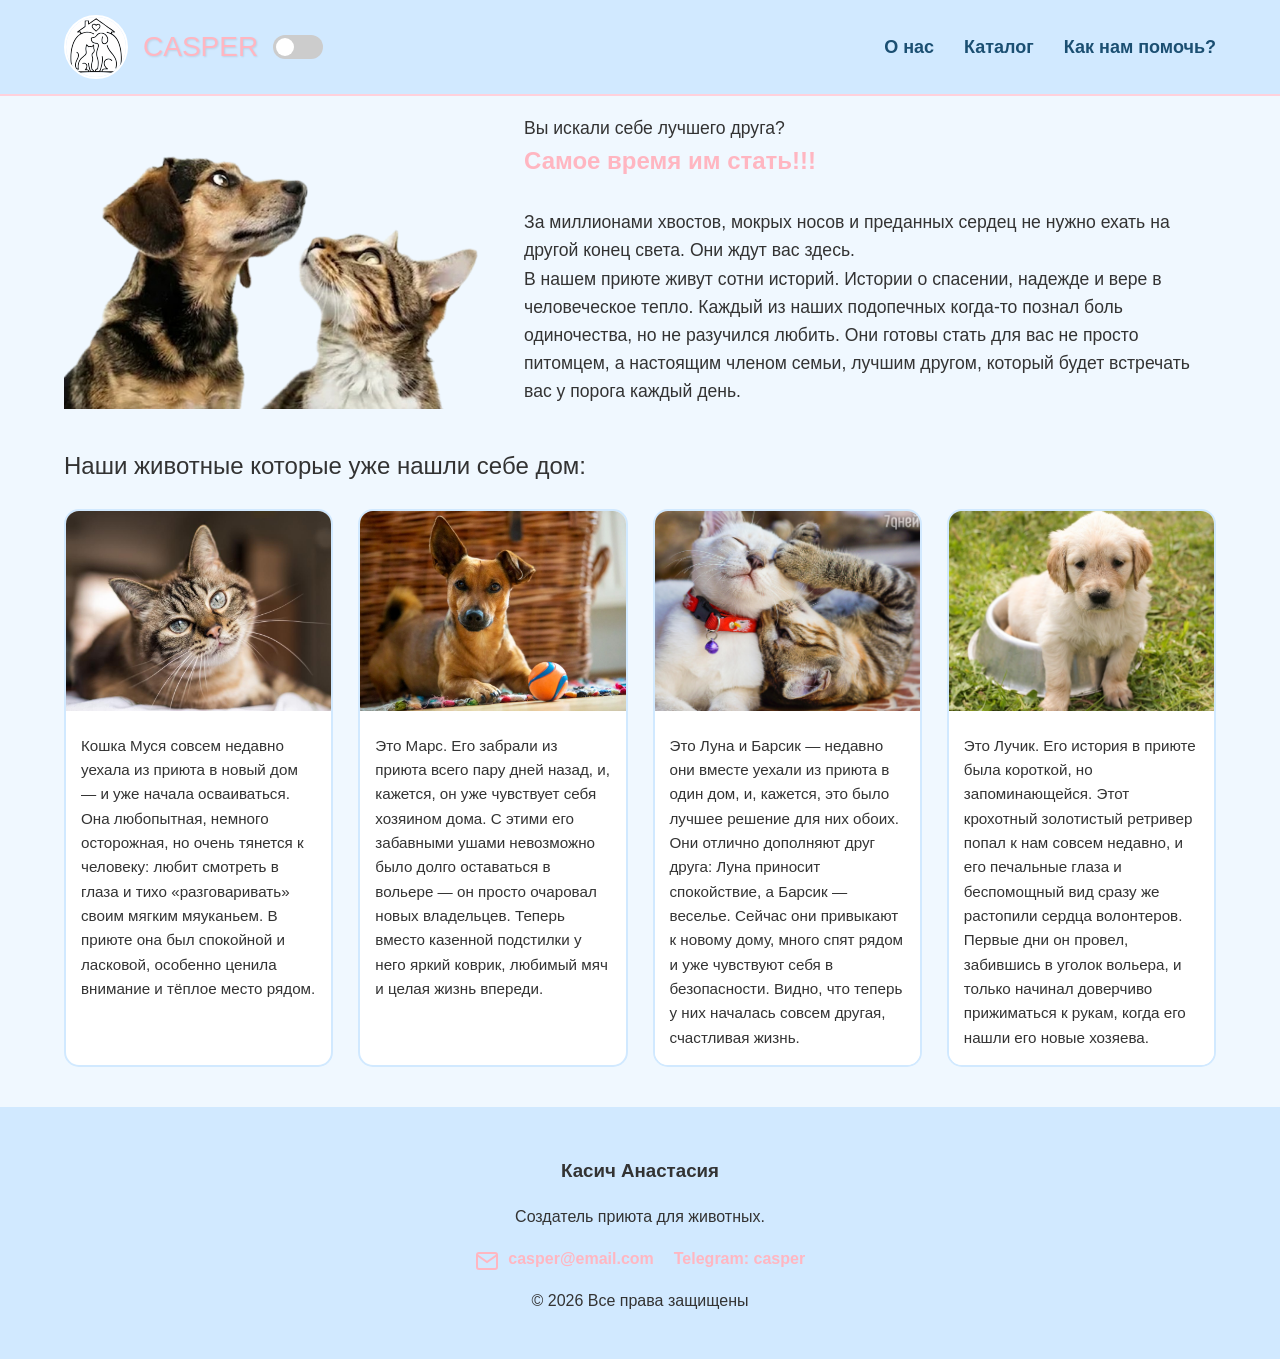
==== index.html @ 3f2bcf22 "added project files" ====
<!DOCTYPE html>
<html lang="ru">

<head>
    <meta charset="UTF-8">
    <meta name="viewport" content="width=device-width, initial-scale=1.0">
    <link rel="stylesheet" href="theme.css">
    <link rel="stylesheet" href="1.css">
    <title>Приют для животных</title>
</head>

<body>
    <header class="header">
    <div class="logo-group">
        <img class="logotip-img" src="фото/logo.svg" alt="Логотип">
        <a href="index.html" class="casper">CASPER</a>
        <label class="switch">
  <input type="checkbox" id="theme-toggle">
  <span class="slider round"></span>
</label>
    </div>

    <nav class="nav-menu">
        <ul>
            <li><a href="pg1.html">О нас</a></li>
            <li><a href="pg3.html">Каталог</a></li>
            <li><a href="pg2.html">Как нам помочь?</a></li>
        </ul>
    </nav>
</header>
    <div class="main-row" style="display: flex; align-items: center; gap: 10px; padding-left: 64px; padding-right: 64px;">
  <img src="фото/глав2.png" width="450" height="300" alt="пес и кот">
    <p class="section1">Вы искали себе лучшего друга? <span>Самое время им стать!!!</span><br>
    За миллионами хвостов, мокрых носов и преданных сердец не нужно ехать на другой конец света. Они ждут вас здесь.<br>
    В нашем приюте живут сотни историй. Истории о спасении, надежде и вере в человеческое тепло. Каждый из наших подопечных когда-то познал боль одиночества, но не разучился любить. Они готовы стать для вас не просто питомцем, а настоящим членом семьи, лучшим другом, который будет встречать вас у порога каждый день.</p>
</div>
<div class="text1"> <p>Наши животные которые уже нашли себе дом:</p></div>
<div class="grid-container">
  <div class="item">
    <img src="фото/котглав1.jpg" alt="Фото 1">
    <div class="caption">Кошка Муся совсем недавно уехала из приюта в новый дом — и уже начала осваиваться. Она любопытная, немного осторожная, но очень тянется к человеку: любит смотреть в глаза и тихо «разговаривать» своим мягким мяуканьем. В приюте она был спокойной и ласковой, особенно ценила внимание и тёплое место рядом.</div>
  </div>
  <div class="item">
    <img src="фото/собакглав3.jpg" alt="Фото 2">
    <div class="caption">Это Марс. Его забрали из приюта всего пару дней назад, и, кажется, он уже чувствует себя хозяином дома.
С этими его забавными ушами невозможно было долго оставаться в вольере — он просто очаровал новых владельцев. Теперь вместо казенной подстилки у него яркий коврик, любимый мяч и целая жизнь впереди.</div>
  </div>
  <div class="item">
    <img src="фото/котыглав2.jpg" alt="Фото 3">
    <div class="caption">Это Луна и Барсик — недавно они вместе уехали из приюта в один дом, и, кажется, это было лучшее решение для них обоих. Они отлично дополняют друг друга: Луна приносит спокойствие, а Барсик — веселье. Сейчас они привыкают к новому дому, много спят рядом и уже чувствуют себя в безопасности. Видно, что теперь у них началась совсем другая, счастливая жизнь.</div>
  </div>
  <div class="item">
    <img src="фото/собакглав4.jpg" alt="Фото 4">
    <div class="caption">Это Лучик. Его история в приюте была короткой, но запоминающейся.  Этот  крохотный  золотистый  ретривер  попал  к  нам  совсем  недавно,  и  его  печальные  глаза  и  беспомощный  вид  сразу  же  растопили  сердца  волонтеров. Первые  дни  он  провел,  забившись  в  уголок  вольера,  и  только  начинал  доверчиво  прижиматься  к  рукам,  когда  его  нашли  его  новые  хозяева.</div>
  </div>
</div>
<footer class="site-footer">
  <div class="footer-content">
    <h3>Касич Анастасия</h3>
    <p>Создатель приюта для животных.</p>
    
    <ul class="socials">
      <li><a href="casper@email.com">
        <svg width="24" height="24" viewBox="0 0 24 24" fill="none" stroke="currentColor" stroke-width="2" 
       style="vertical-align: middle; margin-right: 5px; transform: translateY(1px);">
    <path d="M4 4h16c1.1 0 2 .9 2 2v12c0 1.1-.9 2-2 2H4c-1.1 0-2-.9-2-2V6c0-1.1.9-2 2-2z"></path>
    <polyline points="22,6 12,13 2,6"></polyline>
  </svg>
        casper@email.com</a></li>
      <li><a href="casper">Telegram: casper</a></li>
    </ul>
  </div>
  <div class="footer-bottom">
    <p>&copy; 2026 Все права защищены</p>
  </div>
</footer>
<script src="script.js"></script>
</body>
</html>
---- theme.css ----
:root {
    --bg-main: #F0F8FF;
    --text-main: #333;
    --header-footer-bg: #D1E9FF;
    --nav-link-color: #1B4F72;
    --bg-item: #ffffff;
}
body.dark-theme {
    --bg-main: #1a1a1a;
    --text-main: #f0f0f0;
    --header-footer-bg: #2d2d2d;
    --nav-link-color: #ffffff;
    --bg-item:  #2d2d2d;
}
body, section, h1, .text1, .team-label, .tag{
    background-color: var(--bg-main) !important;
    color: var(--text-main) !important;
    transition: 0.3s; 
}
header, footer{
    background-color: var(--header-footer-bg) !important;
    color: var(--text-main) !important;
}
 .help-item, .sticky-form-container, .item, .caption, .team-card, h5, .filter-btn, .animal-card {
    background-color: var(--bg-item) !important;
    color: var(--text-main) !important;
 }
.nav-menu ul li a {
    color: var(--nav-link-color)!important; 
    transition: 0.3s; 
}
.intro, h3 {
    color: var(--text-main) !important;
}
.nav-menu ul li a.active {
    color: #FFB6C1 !important;
}
.nav-menu ul li a:hover {
    color: #FFB6C1 !important;
}
.switch {
  position: relative;
  display: inline-block;
  width: 50px;
  height: 24px;
}
.switch input { display: none; }
.slider {
  position: absolute;
  cursor: pointer;
  top: 0; left: 0; right: 0; bottom: 0;
  background-color: #ccc;
  transition: .4s;
  border-radius: 24px;
}
.slider:before {
  position: absolute;
  content: "";
  height: 18px; width: 18px;
  left: 3px; bottom: 3px;
  background-color: white;
  transition: .4s;
  border-radius: 50%;
}
input:checked + .slider { background-color: #FFB6C1; }
input:checked + .slider:before { transform: translateX(26px); }
---- 1.css ----
body {
    margin: 0;
    padding: 0;
    font-family: 'Segoe UI', Tahoma, Geneva, Verdana, sans-serif;
    background-color: #F0F8FF; 
    color: #333;
    line-height: 1.6;
}
.header {
    display: flex;
    justify-content: space-between; 
    align-items: center;
    padding: 15px 5%;
    background-color: #D1E9FF; 
    border-bottom: 2px solid #FFD1DC; 
}
.logo-group {
    display: flex;
    align-items: center;
    gap: 15px; 
}
.logotip-img {
    width: 60px;
    height: 60px;
    border-radius: 50%;
    border: 2px solid #fff;
    object-fit: cover;
}
.casper {
    font-family: 'SigmarOne-Regular', sans-serif;
    font-size: 28px;
    color: #FFB6C1; 
    text-decoration: none;
    text-shadow: 1px 1px 2px rgba(0,0,0,0.1); 
}
.nav-menu ul {
    display: flex;
    list-style: none;
    margin: 0;
    padding: 0;
}
.nav-menu ul li {
    margin-left: 30px; 
}
.nav-menu ul li a {
    text-decoration: none;
    color: #1B4F72; 
    font-weight: 600;
    font-size: 18px;
    transition: 0.3s;
}
.nav-menu ul li a:hover {
    color: #FFB6C1; 
}
.text1 {
    padding-left: 64px;
    color: #1B4F72;
    font-size: 24px;
}
.main-info {
    display: flex;
    flex-wrap: wrap;
    align-items: center;
    gap: 30px;
    padding: 40px 5%;
}
.main-info img {
    max-width: 100%;
    height: auto;
    border-radius: 20px;
    box-shadow: 0 10px 20px rgba(0,0,0,0.1);
}
.section1 {
    flex: 1;
    min-width: 300px;
    font-size: 1.1rem;
}
.section1 span {
    color: #FFB6C1; 
    font-weight: bold;
    display: block;
    font-size: 1.5rem;
}
.grid-title {
    text-align: center;
    padding: 20px;
    font-size: 1.4rem;
    color: #1B4F72;
}
.grid-container {
    display: grid;
    grid-template-columns: repeat(auto-fit, minmax(250px, 1fr)); 
    gap: 25px;
    padding: 0 5% 40px 5%;
}
.item {
    background: #fff;
    border-radius: 15px;
    overflow: hidden;
    transition: transform 0.3s;
    border: 2px solid #D1E9FF;
}
.item:hover {
    transform: translateY(-5px);
}
.item img {
    width: 100%;
    height: 200px;
    object-fit: cover;
}
.caption {
    padding: 15px;
    font-size: 0.95rem;
    color: #555;
}
.site-footer {
    background-color: #D1E9FF;
    color: #1B4F72;
    padding: 30px 5%;
    text-align: center;
}
.socials {
    list-style: none;
    padding: 0;
    display: flex;
    justify-content: center;
    gap: 20px;
}
.socials a {
    color: #FFB6C1;
    text-decoration: none;
    font-weight: bold;
}

@media (max-width: 850px) {
    .main-row {
        flex-direction: column !important;
        padding-left: 20px !important;
        padding-right: 20px !important;
        text-align: center;
    }
    .main-row img {
        width: 100% !important;
        height: auto !important;
        max-width: 450px;
    }
    .header, .about-container {
        flex-direction: column;
        text-align: center;
    }
    .nav-menu ul {
        flex-direction: column;
        gap: 10px;
        padding: 0;
        margin-top: 15px;
    }
    .nav-menu ul li {
        margin-left: 0;
    }
    .text1 {
        padding-left: 0;
        text-align: center;
    }
}
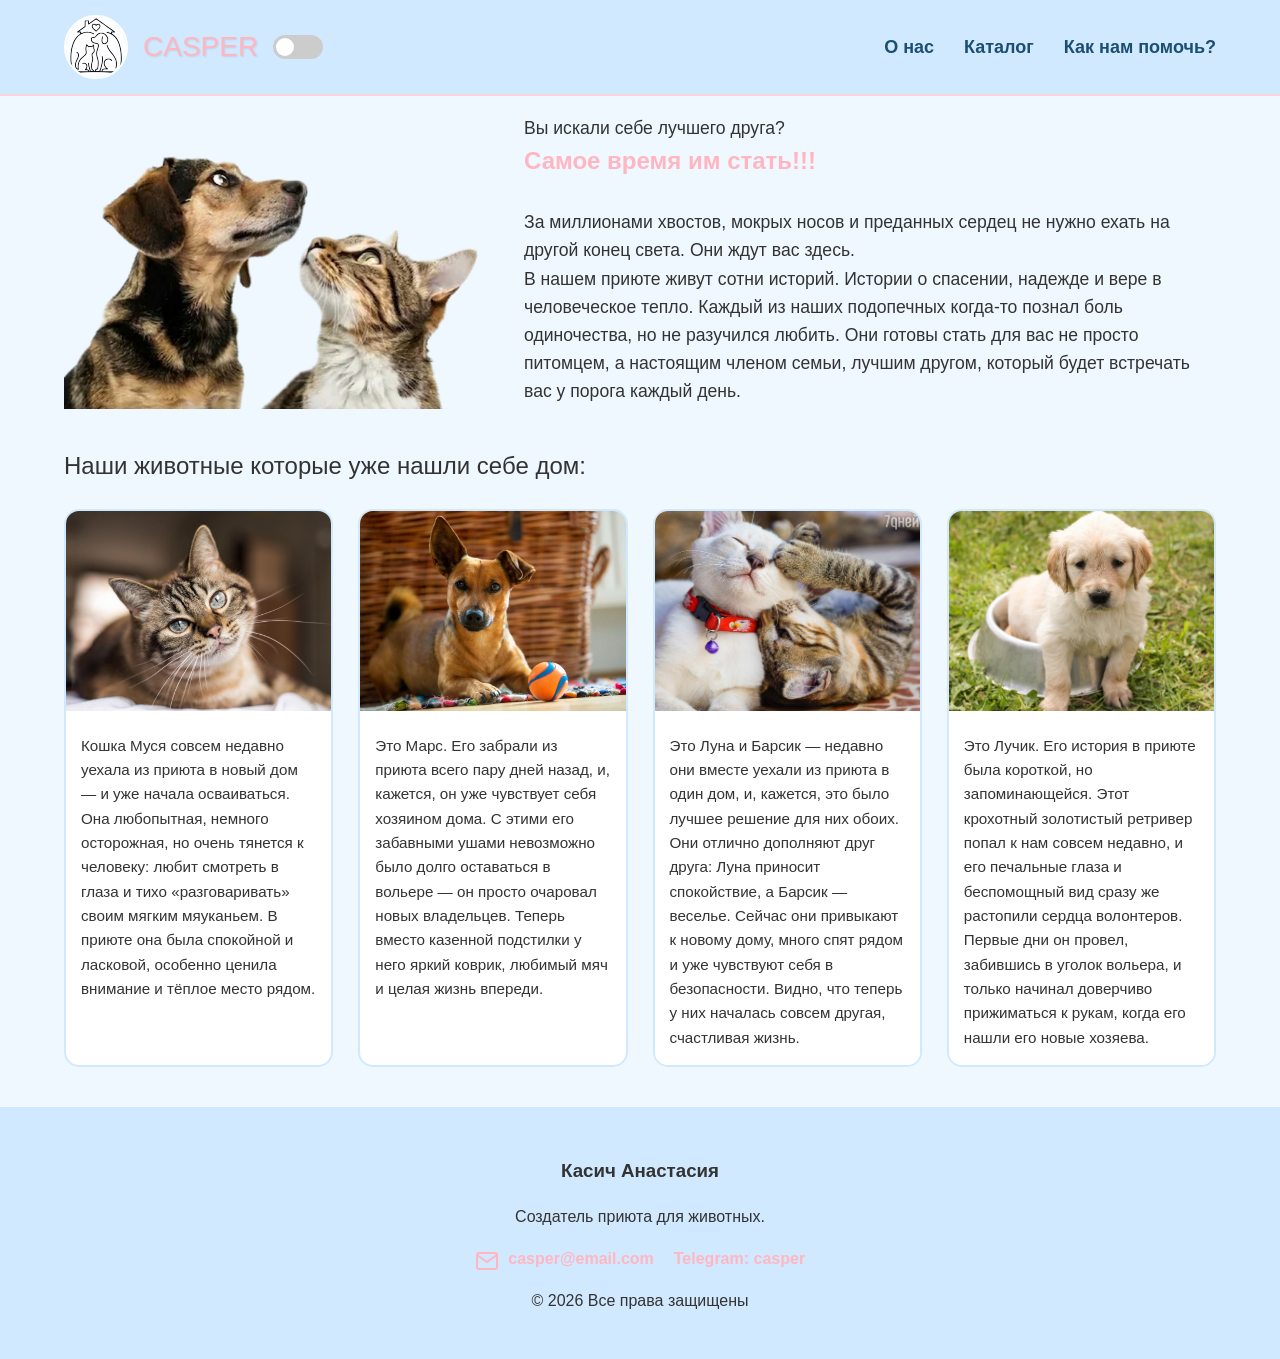
==== commit 9fa0b6bb: "update" ====
--- a/index.html
+++ b/index.html
@@ -38,7 +38,7 @@
 <div class="grid-container">
   <div class="item">
     <img src="фото/котглав1.jpg" alt="Фото 1">
-    <div class="caption">Кошка Муся совсем недавно уехала из приюта в новый дом — и уже начала осваиваться. Она любопытная, немного осторожная, но очень тянется к человеку: любит смотреть в глаза и тихо «разговаривать» своим мягким мяуканьем. В приюте она был спокойной и ласковой, особенно ценила внимание и тёплое место рядом.</div>
+    <div class="caption">Кошка Муся совсем недавно уехала из приюта в новый дом — и уже начала осваиваться. Она любопытная, немного осторожная, но очень тянется к человеку: любит смотреть в глаза и тихо «разговаривать» своим мягким мяуканьем. В приюте она была спокойной и ласковой, особенно ценила внимание и тёплое место рядом.</div>
   </div>
   <div class="item">
     <img src="фото/собакглав3.jpg" alt="Фото 2">
